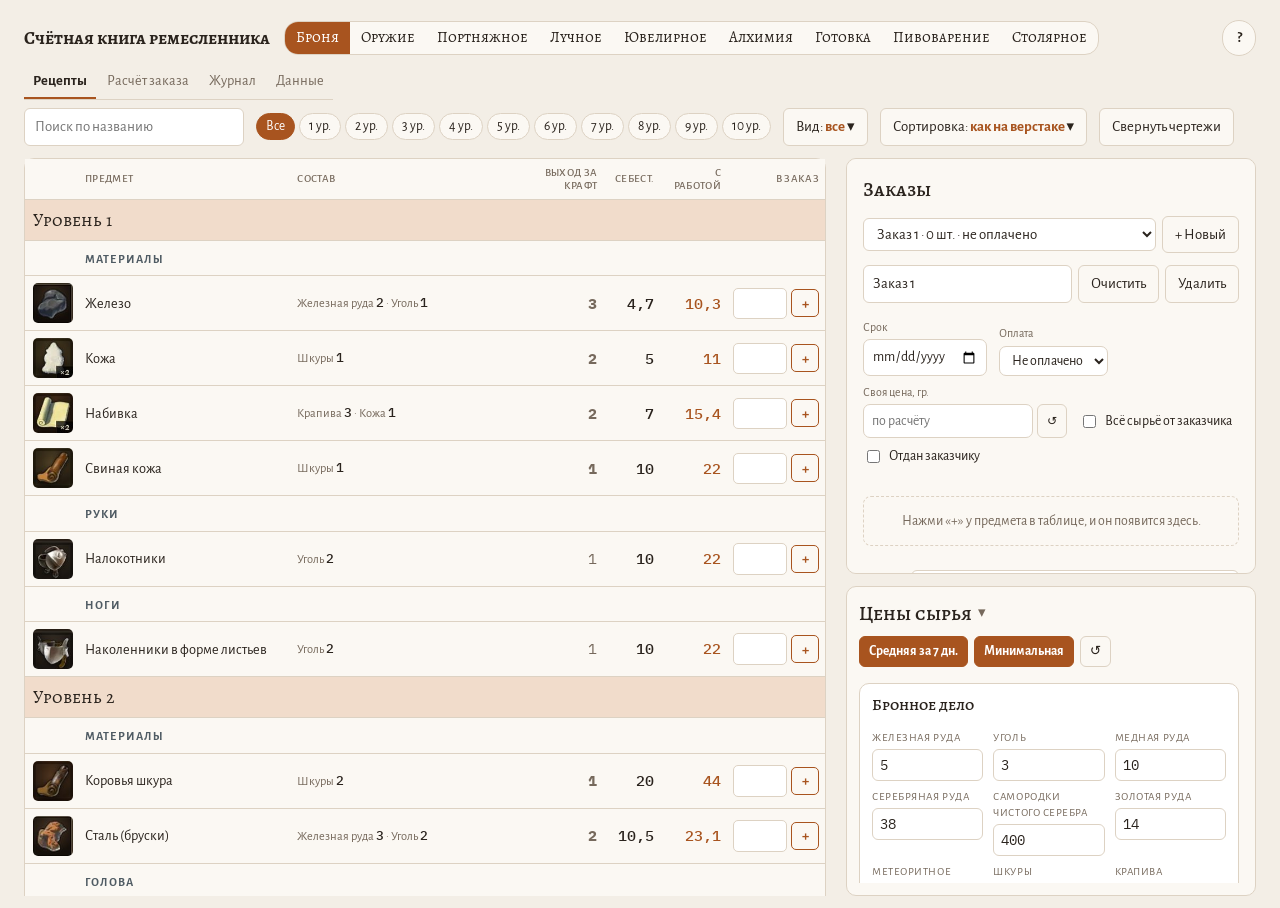
==== new/index.html @ 8f86373a "Пробный новый вид на /new/ Co-Authored-By: Claude Opus 5.5 <noreply@anthropic.com> Claude-Session: h" ====
<!doctype html>
<html lang="ru" translate="no" class="notranslate">
<head>
<meta charset="utf-8">
<meta name="google" content="notranslate">
<meta name="viewport" content="width=device-width,initial-scale=1">
<title>Счётная книга ремесленника (новый вид)</title>
<link rel="preconnect" href="https://fonts.googleapis.com">
<link rel="stylesheet" href="https://fonts.googleapis.com/css2?family=Alegreya+SC:wght@500;700&family=Alegreya+Sans:wght@400;500;700&family=IBM+Plex+Mono:wght@400;500&display=swap">
<link rel="stylesheet" href="style.css">
</head>
<body>
<header class="top">
  <div class="toprow">
    <h1>Счётная книга ремесленника</h1>
    <div class="seg" id="secs" role="group" aria-label="Ремесло"></div>
    <div class="dd help"><button class="btn ddb" type="button" aria-expanded="false" aria-label="Как пользоваться">?</button>
      <div class="ddp helpp" hidden>
        <p>Выбери ремесло и добавляй вещи в заказ кнопкой «+». Заказ справа, подробный расчёт сырья (что сделать заранее, что докупить, план крафта) во вкладке «Расчёт заказа».</p>
        <p>В одном заказе можно смешивать вещи разных ремёсел. Всё запоминается в этом браузере. Перенести на другой компьютер можно во вкладке «Данные».</p>
        <p>Цены сырья общие для всех ремёсел, в блоке цен показано сырьё открытого ремесла. Кнопки «Средняя за 7 дн.» и «Минимальная» подтягивают цены с аукциона KCDRP.</p>
        <p>Наведи на вещь, чтобы увидеть характеристики, действие или сытость.</p>
      </div>
    </div>
    <nav class="views" role="tablist" aria-label="Раздел книги">
      <button type="button" role="tab" data-view="book" aria-selected="true">Рецепты</button>
      <button type="button" role="tab" data-view="calc" aria-selected="false">Расчёт заказа</button>
      <button type="button" role="tab" data-view="journal" aria-selected="false">Журнал</button>
      <button type="button" role="tab" data-view="data" aria-selected="false">Данные</button>
    </nav>
  </div>
  <div class="toolrow" id="toolrow">
    <input class="search" id="q" type="search" placeholder="Поиск по названию" aria-label="Поиск предмета">
    <div class="tabs lvls" id="tabs" role="group" aria-label="Уровень"></div>
    <div class="dd" id="ddcats"><button class="btn ddb" type="button" aria-expanded="false">Вид: <b class="ddv">все</b> <span aria-hidden="true">▾</span></button>
      <div class="ddp" hidden><div class="cats" id="cats" role="group" aria-label="Раздел"></div></div></div>
    <div class="dd" id="ddsort"><button class="btn ddb" type="button" aria-expanded="false">Сортировка: <b class="ddv">как на верстаке</b> <span aria-hidden="true">▾</span></button>
      <div class="ddp" hidden><div class="tabs sortbar" id="dsort" role="group" aria-label="Сортировка по характеристикам"></div></div></div>
    <button class="btn" id="fold" type="button" aria-expanded="true" title="Свернуть или развернуть все чертежи">Свернуть чертежи</button>
  </div>
</header>

<main class="app">
  <div class="left" id="left">
    <section class="view" data-v="book" id="catbook">
      <div class="dtip" id="dtip" hidden></div>
      <div id="catbody">
      <div class="tablebox">
        <table class="book">
          <thead><tr><th></th><th class="name">Предмет</th><th class="l">Состав</th><th>Выход за крафт</th><th>Себест.</th><th>С работой</th><th>В заказ</th></tr></thead>
          <tbody id="tb"></tbody>
        </table>
      </div>
      <p class="note" id="footnote"></p>
      </div>
    </section>
    <section class="view" data-v="calc" hidden>
    <section class="panel" id="raschet" aria-labelledby="rh">
    <h2 id="rh">Расчёт сырья на заказ</h2>
    <p class="sub" id="rempty">Отбери вещи в заказ, и здесь появится разбивка.</p>
    <div class="bd" id="bd" hidden>
      <div style="min-width:0">
        <h3>1. Что сделать заранее</h3>
        <div class="tablebox"><table class="mini"><thead><tr><th class="l">Заготовка</th><th>Нужно</th><th>От заказчика</th><th>Со склада</th><th>Сделать</th><th class="l">Крафтов и из чего</th></tr></thead><tbody id="mid"></tbody></table></div>
        <p class="hint">Заготовки делают партиями (сталь по 2, железо по 3, крепёж по 5 и т.д.), поэтому иногда выходит больше, чем нужно. Излишек после «Заказ выполнен» уходит на склад.</p>
      </div>
      <div style="min-width:0">
        <h3>2. Сырьё: сколько нужно и сколько докупить</h3>
        <div class="tablebox"><table class="mini"><thead><tr><th class="l">Ресурс</th><th>Всего</th><th>От заказчика</th><th>Со склада</th><th>Докупить</th><th>Гроши</th></tr></thead><tbody id="raw"></tbody></table></div>
        <p class="hint">«Всего» — сколько сырья уйдёт на заказ, если делать всё с нуля. «Докупить» учитывает склад, в том числе готовые заготовки: если сталь уже лежит, руду на неё докупать не надо. Нажми на название ресурса, чтобы его не считать (например, добываешь сам): он уйдёт из «докупить» и из себестоимости.</p>
      </div>
      <div style="grid-column:1/-1;min-width:0">
        <div class="row"><h3 style="margin:0">3. План крафта <span class="hint" id="plannote"></span></h3><button class="btn" id="planreset" type="button">Снять все галочки</button></div>
        <ol class="plan" id="plan"></ol>
      </div>
    </div>
    <div class="obar" style="margin-top:14px"><button class="btn" id="odone" type="button" hidden>Заказ выполнен: списать со склада</button><button class="btn" id="oundo" type="button" hidden>Отменить выполнение</button><span class="hint" id="odonenote"></span></div>
    <div class="cbox">
      <div class="row"><h3 style="margin:0">Сырьё от заказчика: <span id="cname"></span></h3><button class="btn" id="callc" type="button">Всё сырьё от заказчика</button><button class="btn" id="cclear" type="button">Очистить сырьё заказчика</button></div>
      <p class="hint" style="margin:4px 0 10px">Впиши, сколько он принёс. Засчитывается по твоим ценам сырья, всё, что он принёс, даже излишек. В дело его сырьё идёт первым, потом склад, остальное докупаешь. Показаны ресурсы, которые нужны на этот заказ.</p>
      <div class="client" id="client"></div>
      <p id="csum" style="margin:10px 0 0;font-size:14px"></p>
    </div>
    <details style="margin-top:14px" open>
      <summary>Склад (общий для всех заказов)</summary>
      <p class="hint">Впиши, что у тебя уже лежит. Готовые заготовки (сталь, железо, гарды…) уменьшают число крафтов, а сырьё — сколько докупать.</p>
      <div class="stock" id="stock"></div>
      <div class="obar" style="margin-top:10px"><label class="hint"><input type="checkbox" id="sall"> Показать все ресурсы</label><button class="btn" id="sclear" type="button">Очистить склад</button></div>
    </details>
  </section>
    </section>
    <section class="view" data-v="journal" hidden>
    <section class="panel" aria-labelledby="jh">
    <div class="row"><h2 id="jh">Журнал продаж</h2><div class="seg" id="jper" role="group" aria-label="Период"><button type="button" data-p="week">Неделя</button><button type="button" data-p="month">Месяц</button><button type="button" data-p="all">Всё время</button></div></div>
    <div class="derived" id="jsum" style="margin-top:10px"></div>
    <p class="hint" id="jtop"></p>
    <div class="tablebox"><table class="mini"><thead><tr><th class="l">Дата</th><th class="l">Заказ</th><th class="l">Вещи</th><th>Сумма</th><th>За работу</th><th></th></tr></thead><tbody id="jlist"></tbody></table></div>
  </section>
    </section>
    <section class="view" data-v="data" hidden>
    <section class="panel" aria-labelledby="dh">
    <h2 id="dh">Данные</h2>
    <p class="sub">Сохрани всё (цены, склад, заказы) в файл, чтобы перенести на другой компьютер или в другую версию книги.</p>
    <div class="obar" style="margin-top:10px"><button class="btn" id="dsave" type="button">Сохранить в файл</button><label class="btn" for="dload">Загрузить из файла</label><input id="dload" type="file" accept=".json,application/json" style="position:absolute;width:1px;height:1px;opacity:0"><span class="hint" id="datanote"></span></div>
  </section>
    </section>
  </div>
  <aside class="right">
    <aside class="basket panel" id="zakaz" aria-labelledby="bh">
      <h2 id="bh">Заказы</h2>
      <div class="obar"><label class="sr" for="osel">Выбрать заказ</label><select id="osel"></select><button class="btn" id="onew" type="button">+ Новый</button></div>
      <div class="obar"><label class="sr" for="oname">Название заказа</label><input id="oname" type="text" maxlength="40" placeholder="Название, например: Ян, латы"><button class="btn" id="clearq" type="button">Очистить</button><button class="btn" id="odel" type="button">Удалить</button></div>
      <div class="ostat">
        <label>Срок<input id="odue" type="date"></label>
        <label>Оплата<select id="opay"><option value="no">Не оплачено</option><option value="pre">Предоплата</option><option value="yes">Оплачено</option></select></label>
        <label id="paidbox" hidden>Внесено, гр.<input id="opaid" type="number" min="0" step="1" inputmode="numeric" placeholder="0"></label>
        <label>Своя цена, гр.<span style="display:flex;gap:4px"><input id="omanual" type="number" min="0" step="1" inputmode="numeric" placeholder="по расчёту"><button class="btn" id="omreset" type="button" title="Вернуть цену по расчёту" style="padding:4px 9px">↺</button></span></label>
        <label class="chk"><input id="oallc" type="checkbox"> Всё сырьё от заказчика</label>
        <label class="chk"><input id="ogiven" type="checkbox"> Отдан заказчику</label>
      </div>
      <div id="tiles"></div><datalist id="varlist"></datalist>
      <div class="sum" id="bsum"></div>
      <div class="obar signrow"><label class="hint" for="sign">Подпись</label><input id="sign" type="text" maxlength="60" placeholder="Например: мастер-бронник, Кутна Гора"></div>
      <div class="obar"><button class="btn" id="copyc" type="button">Скопировать для заказчика</button><span class="hint" id="copynote"></span></div>
      <textarea id="copytxt" hidden readonly rows="7" aria-label="Текст для заказчика"></textarea>
      <button class="linkbtn" type="button" data-goview="calc">Подробный расчёт сырья →</button>
    </aside>
    <section class="panel pricep" id="pricep" aria-labelledby="ph">
      <div class="phead">
        <button class="ptog" id="ptog" type="button" aria-expanded="true"><h2 id="ph">Цены сырья</h2><span class="chev" aria-hidden="true">▾</span></button>
        <span class="pbtns"><button class="btn go mkfetch" data-col="1" type="button" title="Подтянуть с аукциона KCDRP: средняя цена реальных продаж за 7 дней">Средняя за 7 дн.</button><button class="btn go mkfetch" data-col="0" type="button" title="Подтянуть с аукциона KCDRP: самый дешёвый лот сейчас">Минимальная</button><button class="btn" id="reset" type="button" title="Вернуть цены по умолчанию">↺</button></span>
      </div>
      <div class="pbody" id="pbody">
      <p class="hint" style="margin:0 0 8px"><span id="mkfnote"></span> <span id="mknote"></span></p><select id="mkcol" hidden><option value="0">min</option><option value="1" selected>avg</option></select>
    <div class="pgrid" id="pgrid"></div>
    <div class="prices" id="pricesm" style="margin-top:10px"></div>
    <details class="more" id="mkcmp" style="margin-top:12px"><summary>Заготовки: крафтить или купить на аукционе</summary>
      <p class="hint" style="margin:6px 0">Впиши цену заготовки на аукционе (или подтяни кнопкой вверху), и видно, что выгоднее: сделать самому из сырья по твоим ценам или купить готовое. Цена за 1 шт.</p>
      <div class="tablebox"><table class="mini"><thead><tr><th class="l">Заготовка</th><th>Крафт, за 1 шт.</th><th>Аукцион, за 1 шт.</th><th class="l">Выгоднее</th></tr></thead><tbody id="mkrows"></tbody></table></div>
    </details>
        <div class="derived" id="derived"></div>
      </div>
    </section>
  </aside>
</main>

<div class="mbar"><div><span class="note">Заказ</span> <b class="num" id="mTot">0 гр.</b></div><a href="#zakaz">К заказу ↓</a></div>
<script src="../data.js"></script>
<script src="../app.js"></script>
<script src="layout.js"></script>
</body>
</html>
---- new/style.css ----
/* Layout: smith's ledger — prices on top; recipe book left, order basket pinned right; order breakdown (intermediates vs raw) below. */
:root{
  --bg:#f3eee6; --paper:#fbf8f3; --ink:#2a231d; --muted:#76695c; --line:#ddd2c3;
  --copper:#a8541f; --copper-soft:#f1dccb; --steel:#4f5b63; --good:#2f7a4b; --good-soft:#dcefe2;
  --warn:#9a3b1c; --field:#ffffff;
  --f-display:"Alegreya SC", Georgia, serif;
  --f-body:"Alegreya Sans", "Segoe UI", system-ui, sans-serif;
  --f-num:"IBM Plex Mono", ui-monospace, Menlo, monospace;
}
@media (prefers-color-scheme: dark){:root:not([data-theme="light"]){
  --bg:#1b1815; --paper:#24201c; --ink:#ece4d8; --muted:#a3968a; --line:#3a332c;
  --copper:#e08a4f; --copper-soft:#3e2a1d; --steel:#9fb0ba; --good:#6cc28f; --good-soft:#1f3328; --warn:#f08a64; --field:#2c2722; color-scheme:dark}}
:root[data-theme="dark"]{
  --bg:#1b1815; --paper:#24201c; --ink:#ece4d8; --muted:#a3968a; --line:#3a332c;
  --copper:#e08a4f; --copper-soft:#3e2a1d; --steel:#9fb0ba; --good:#6cc28f; --good-soft:#1f3328; --warn:#f08a64; --field:#2c2722; color-scheme:dark}
*{box-sizing:border-box}
body{background:var(--bg);color:var(--ink);font-family:var(--f-body);font-size:15px;line-height:1.45;
  padding-left:max(16px,env(safe-area-inset-left,0px));padding-right:max(16px,env(safe-area-inset-right,0px));padding-block:20px 90px}
.wrap{max-width:1880px;margin:0 auto;display:flex;flex-direction:column;gap:20px}
h1{font-family:var(--f-display);font-weight:700;font-size:clamp(26px,4vw,36px);margin:0;text-wrap:balance}
h2{font-family:var(--f-display);font-weight:500;font-size:20px;margin:0}
h3{font-family:var(--f-display);font-weight:500;font-size:17px;margin:0 0 8px}
.sub{color:var(--muted);margin:4px 0 0;max-width:70ch}
.num{font-family:var(--f-num);font-variant-numeric:tabular-nums}
.panel{background:var(--paper);border:1px solid var(--line);border-radius:10px;padding:16px;min-width:0}
.prices{display:grid;grid-template-columns:repeat(auto-fill,minmax(140px,1fr));gap:10px 14px;margin-top:12px}
.pf label{display:block;font-size:12px;color:var(--muted);text-transform:uppercase;letter-spacing:.05em;margin-bottom:3px}
.pf input,.pf select{width:100%;font:inherit;font-family:var(--f-num);font-size:16px;padding:7px 9px;border:1px solid var(--line);border-radius:6px;background:var(--field);color:var(--ink)}
input:focus,select:focus,button:focus-visible{outline:2px solid var(--copper);outline-offset:1px}
.derived{display:flex;flex-wrap:wrap;gap:8px 18px;margin-top:12px;padding-top:12px;border-top:1px dashed var(--line);color:var(--muted);font-size:14px}
.derived b{color:var(--ink);font-family:var(--f-num);font-weight:500}
.row{display:flex;flex-wrap:wrap;gap:10px;align-items:center;justify-content:space-between}
.tabs{display:flex;flex-wrap:wrap;gap:6px}
.tab{font:inherit;font-family:var(--f-display);font-size:16px;padding:5px 13px;border:1px solid var(--line);background:var(--paper);color:var(--ink);border-radius:999px;cursor:pointer}
.tab[aria-pressed="true"]{background:var(--copper);border-color:var(--copper);color:#fff}
.btn{font:inherit;padding:7px 12px;border:1px solid var(--line);background:var(--paper);color:var(--ink);border-radius:6px;cursor:pointer}
.btn:hover{border-color:var(--copper)}
.search{font:inherit;padding:7px 10px;border:1px solid var(--line);border-radius:6px;background:var(--field);color:var(--ink);min-width:0;width:220px;max-width:100%}
.layout{display:grid;grid-template-columns:minmax(0,1fr) 440px;gap:20px;align-items:start}
@media (max-width:1250px){.layout{grid-template-columns:minmax(0,1fr)}}
.tablebox{overflow-x:auto;background:var(--paper);border:1px solid var(--line);border-radius:10px}
table{border-collapse:collapse;width:100%}
.book{width:100%}
@media (max-width:820px){.book{min-width:820px}}
th,td{padding:7px 6px;border-bottom:1px solid var(--line);text-align:right;vertical-align:middle}
th{font-size:12px;text-transform:uppercase;letter-spacing:.05em;color:var(--muted);font-weight:500;background:var(--paper)}
td.name,th.name,td.l,th.l{text-align:left}
td.name{min-width:170px}
.book td:first-child{width:52px;padding-left:8px}
.book th{font-size:11px;letter-spacing:.03em;line-height:1.2}
tr.lvl td{background:var(--copper-soft);font-family:var(--f-display);font-size:18px;text-align:left}
tr.cat td{text-align:left;font-size:12px;text-transform:uppercase;letter-spacing:.08em;color:var(--steel);padding-top:10px;font-weight:700}
tr.best td{background:var(--good-soft)}
tr.picked td.name{box-shadow:inset 3px 0 0 var(--copper)}
.ic{width:40px;height:40px;min-width:40px;max-width:none;flex:none;border-radius:5px;display:block;object-fit:cover;background:var(--line)}
.ic.none{display:flex;align-items:center;justify-content:center;color:var(--muted);font-family:var(--f-display);font-size:14px}
.en{font-weight:700}.ru{color:var(--muted);font-size:13px}
.res{color:var(--muted)} .res.z{color:var(--line)}
.cost{font-weight:500} .sell{color:var(--copper);font-weight:500}
.tag{display:inline-block;font-size:11px;padding:1px 7px;border-radius:999px;background:var(--good);color:#fff;margin-left:6px;vertical-align:1px}
.qcell{display:flex;gap:4px;align-items:center;justify-content:flex-end}
.qty{width:54px;font:inherit;font-family:var(--f-num);padding:4px 6px;border:1px solid var(--line);border-radius:5px;background:var(--field);color:var(--ink);text-align:right}
.add{font:inherit;width:28px;height:28px;border:1px solid var(--copper);background:transparent;color:var(--copper);border-radius:5px;cursor:pointer;font-weight:700;line-height:1}
.add:hover{background:var(--copper);color:#fff}
/* basket */
.basket{position:static;display:flex;flex-direction:column;gap:12px}
@media (max-width:1250px){.basket{position:static;max-height:none}}
.tiles{display:grid;grid-template-columns:repeat(auto-fill,minmax(88px,1fr));gap:8px}
.tile{position:relative;border:1px solid var(--line);border-radius:8px;padding:6px;background:var(--field);display:flex;flex-direction:column;align-items:center;gap:4px;min-width:0}
.tile .ic{width:56px;height:56px;min-width:56px}
.tile .tn{font-size:11px;line-height:1.2;text-align:center;color:var(--muted);overflow:hidden;display:-webkit-box;-webkit-line-clamp:2;-webkit-box-orient:vertical;min-height:2.4em}
.tile .badge{position:absolute;top:4px;right:4px;background:var(--copper);color:#fff;font-family:var(--f-num);font-size:12px;border-radius:999px;padding:0 6px;min-width:20px;text-align:center}
.tile .lv{position:absolute;top:4px;left:4px;font-size:10px;color:var(--muted);font-family:var(--f-num)}
.tile .ctl{display:flex;gap:3px}
.tile .ctl button{font:inherit;width:24px;height:22px;border:1px solid var(--line);background:var(--paper);color:var(--ink);border-radius:4px;cursor:pointer;font-size:13px;line-height:1;padding:0}
.tile .ctl button:hover{border-color:var(--copper)}
.empty{color:var(--muted);font-size:14px;border:1px dashed var(--line);border-radius:8px;padding:14px;text-align:center}
.sum{display:grid;grid-template-columns:1fr auto;gap:4px 10px;font-size:14px}
.sum .k{color:var(--muted)} .sum .v{font-family:var(--f-num);text-align:right}
.sum .big{font-size:18px;font-weight:500;color:var(--ink)}
/* breakdown */
.bd{display:grid;grid-template-columns:minmax(0,1fr) minmax(0,1.6fr);gap:16px}
@media (max-width:900px){.bd{grid-template-columns:minmax(0,1fr)}}
.mini{min-width:420px}
.mini td,.mini th{padding:5px 7px}
.hint{font-size:12px;color:var(--muted)}
.buy{color:var(--warn);font-weight:500}
.ok{color:var(--good)}
.stock{display:grid;grid-template-columns:repeat(auto-fill,minmax(118px,1fr));gap:8px 10px}
.stock .pf input{font-size:14px;padding:5px 7px}
details>summary{cursor:pointer;font-family:var(--f-display);font-size:17px}
.xpctl{display:flex;flex-wrap:wrap;gap:12px;align-items:end;margin-top:10px}
.xpctl .pf{width:170px}
.xplist{display:flex;flex-direction:column;gap:6px;margin-top:10px}
.xpi{display:grid;grid-template-columns:40px minmax(0,1fr) auto;gap:10px;align-items:center;padding:8px;border:1px solid var(--line);border-radius:8px}
.xpi.first{border-color:var(--good);background:var(--good-soft)}
.facts{display:flex;flex-wrap:wrap;gap:4px 14px;font-size:13px;color:var(--muted)}
.facts b{color:var(--ink);font-family:var(--f-num);font-weight:500}
.note{font-size:13px;color:var(--muted)}
.mbar{display:none}
#copytxt{width:100%;font:inherit;font-size:13px;padding:8px;border:1px solid var(--line);border-radius:6px;background:var(--field);color:var(--ink);resize:vertical}
.plan{margin:8px 0 0;padding-left:22px;display:flex;flex-direction:column;gap:4px}
.plan label{cursor:pointer}
.plan li.ok-step{color:var(--muted);text-decoration:line-through}
.shotbox{margin-top:14px;padding-top:12px;border-top:1px dashed var(--line)}
.drop{display:flex;gap:10px;align-items:center;flex-wrap:wrap;border:2px dashed var(--line);border-radius:8px;padding:12px}
.drop.over{border-color:var(--copper);background:var(--copper-soft)}
.btn.go{background:var(--copper);border-color:var(--copper);color:#fff;font-weight:700}
.btn.go:disabled{opacity:.45;cursor:default}
.rtog{font:inherit;background:none;border:0;padding:0;color:var(--ink);cursor:pointer;text-align:left;text-decoration:underline dotted;text-underline-offset:3px}
.rtog:hover{color:var(--copper)}
tr.offrow td{color:var(--muted)} tr.offrow .rtog{text-decoration:line-through;color:var(--muted)}
.obar{display:flex;gap:6px;align-items:center;flex-wrap:wrap}
.obar select,.obar input{flex:1 1 140px;min-width:0;font:inherit;padding:7px 9px;border:1px solid var(--line);border-radius:6px;background:var(--field);color:var(--ink)}
.btn[data-armed]{border-color:var(--warn);color:var(--warn)}
.cbox{margin-top:16px;padding-top:14px;border-top:1px dashed var(--line)}
.client{display:grid;grid-template-columns:repeat(auto-fill,minmax(230px,1fr));gap:6px 14px}
.cres{display:grid;grid-template-columns:minmax(0,1fr) 64px 72px;gap:6px;align-items:center}
.cres .cl{font-size:13px;color:var(--muted)}
.cres input{width:100%;font:inherit;font-family:var(--f-num);font-size:14px;padding:5px 6px;border:1px solid var(--line);border-radius:5px;background:var(--field);color:var(--ink);text-align:right}
.cres .cp{font-size:13px;color:var(--muted);text-align:right;white-space:nowrap}
.sr{position:absolute;width:1px;height:1px;overflow:hidden;clip:rect(0 0 0 0);white-space:nowrap}
@media (max-width:1250px){
  .mbar{display:flex;position:fixed;left:0;right:0;bottom:0;z-index:5;gap:12px;align-items:center;justify-content:space-between;background:var(--paper);border-top:2px solid var(--copper);
    padding:10px max(16px,env(safe-area-inset-right,0px)) calc(10px + env(safe-area-inset-bottom,0px)) max(16px,env(safe-area-inset-left,0px))}
  .mbar a{color:var(--copper);font-weight:700}
}
@media (max-width:520px){.xpi{grid-template-columns:40px minmax(0,1fr)} .xpi .facts.r{grid-column:1/-1}}
@media (prefers-reduced-motion:reduce){*{transition:none!important}}
.sortbar{margin-top:8px;align-items:center}
.sortlbl{color:var(--muted);font-size:14px;margin-right:2px}
tr[data-tip]{cursor:default}
.dtip{position:fixed;z-index:50;width:250px;pointer-events:none;background:var(--paper);border:1px solid var(--line);border-radius:8px;padding:10px 12px;box-shadow:0 6px 20px rgba(0,0,0,.25);font-size:14px}
.dt-n{font-family:var(--f-display);font-size:17px;line-height:1.2}
.dt-s{color:var(--muted);font-size:12.5px;margin-bottom:6px}
.dt-h{font-size:11.5px;text-transform:uppercase;letter-spacing:.06em;color:var(--copper);margin:4px 0 3px}
.dt-r{display:grid;grid-template-columns:78px 36px 1fr;align-items:center;gap:6px;margin:2px 0}
.dt-r b{font-family:var(--f-num);font-weight:500;text-align:right}
.dt-r i{display:block;height:6px;background:var(--line);border-radius:3px;overflow:hidden}
.dt-r u{display:block;height:100%;background:var(--copper)}
.dt-w{margin-top:6px;padding-top:6px;border-top:1px dashed var(--line);color:var(--muted)}
.dt-w b{color:var(--ink);font-family:var(--f-num);font-weight:500}
.dt-f,.dt-none{color:var(--muted);font-size:12px;margin-top:4px}

/* --- разметка заказа, сортировка, подсказки --- */
.seg{display:inline-flex;flex-wrap:wrap;border:1px solid var(--line);border-radius:14px;overflow:hidden;background:var(--paper)}
.seg button{font:inherit;font-family:var(--f-display);font-size:16px;padding:6px 13px;border:0;background:transparent;color:var(--ink);cursor:pointer}
.seg button[aria-pressed="true"]{background:var(--copper);color:#fff}
.cats{display:flex;flex-wrap:wrap;gap:6px}
.cats .tab{font-size:14px;padding:3px 11px}
td.comp{text-align:left;font-size:12.5px;line-height:1.45;color:var(--muted);min-width:200px;max-width:340px}
td.comp b{color:var(--ink);font-weight:500;font-family:var(--f-num)}
.warn{color:var(--copper)}
.flag{font-size:11px;color:var(--copper)}
details.more summary{cursor:pointer;color:var(--muted);font-size:14px;margin-top:8px}
.signrow input{min-width:0;flex:1}
[hidden]{display:none!important}
.pgrid{display:grid;grid-template-columns:repeat(auto-fit,minmax(320px,1fr));gap:14px 22px;margin-top:8px}
.pgrid>div{min-width:0;border:1px solid var(--line);border-radius:10px;padding:10px 12px;background:var(--field)}
.ph3{margin:0 0 8px;font-size:16px}
.mkin{width:90px;font:inherit;font-size:13px;padding:4px 6px;border:1px solid var(--line);border-radius:6px;background:var(--field);color:var(--ink);text-align:right}
.rtag{font-size:11px;color:var(--muted)}
.ostat{display:flex;flex-wrap:wrap;gap:8px 12px;align-items:flex-end;margin:4px 0 10px}
.ostat label{display:flex;flex-direction:column;gap:3px;font-size:12px;color:var(--muted);min-width:0}
.ostat input,.ostat select{font:inherit;font-size:14px;padding:6px 8px;border:1px solid var(--line);border-radius:7px;background:var(--field);color:var(--ink);min-width:0;max-width:170px}
.ostat label.chk{flex-direction:row;align-items:center;gap:6px;font-size:14px;color:var(--ink);padding-bottom:7px}
.ostat label.chk input{width:auto}
.ostat label[hidden]{display:none}
.tile .var{width:100%;min-width:0;font:inherit;font-size:11px;padding:3px 5px;border:1px solid var(--line);border-radius:5px;background:var(--paper);color:var(--ink);text-align:center}
#jper button{font-size:14px;padding:4px 12px}
.jdel{padding:2px 8px;font-size:13px}
.jnote{display:block;width:100%;margin-top:4px;font:inherit;font-size:12.5px;padding:3px 6px;border:1px dashed var(--line);border-radius:5px;background:transparent;color:var(--ink)}
.jnote:focus{border-style:solid;background:var(--field)}
.dt-fx{font-size:13.5px;line-height:1.4;margin:2px 0 2px}
.dtip:has(.dt-fx){width:320px}

/* ===== Раскладка «одним экраном» (ноябрь): шапка с фильтрами, рецепты слева, заказ и цены справа ===== */
body{padding-block:12px 90px}
.top{display:flex;flex-direction:column;gap:8px;max-width:1880px;margin:0 auto 12px}
.toprow,.toolrow{display:flex;flex-wrap:wrap;gap:8px 12px;align-items:center}
.top h1{font-size:18px;white-space:nowrap;margin-right:2px}
.top .seg button{font-size:15px;padding:5px 11px}
.views{display:inline-flex;gap:2px;margin-left:auto;border-bottom:1px solid var(--line)}
.views button{font:inherit;font-size:14.5px;padding:6px 9px;border:0;border-bottom:2px solid transparent;background:none;color:var(--muted);cursor:pointer}
.views button[aria-selected="true"]{color:var(--ink);border-bottom-color:var(--copper);font-weight:700}
.views button:hover{color:var(--ink)}
.lvls{gap:4px}
.lvls .tab{font-family:var(--f-body);font-size:13.5px;padding:3px 9px}
.dd{position:relative}
.ddb b{font-weight:700;color:var(--copper)}
.ddb[aria-expanded="true"]{border-color:var(--copper)}
.ddp{position:absolute;z-index:40;top:calc(100% + 6px);left:0;min-width:240px;max-width:min(560px,90vw);background:var(--paper);border:1px solid var(--line);border-radius:10px;padding:10px;box-shadow:0 8px 24px rgba(0,0,0,.18)}
.ddp .cats,.ddp .sortbar{margin:0}
.ddp .sortbar{flex-direction:column;align-items:stretch}
.ddp .sortbar .tab{text-align:left;border-radius:6px}
.ddp .sortlbl{font-size:12px}
.help .ddb{width:34px;padding:6px 0;font-weight:700;border-radius:999px}
.help .ddp{left:auto;right:0;width:380px;font-size:14px}
.help .ddp p{margin:0 0 8px}.help .ddp p:last-child{margin:0}
.app{max-width:1880px;margin:0 auto;display:grid;grid-template-columns:minmax(0,1fr) 410px;gap:16px;align-items:start}
.left{min-width:0}
.right{display:flex;flex-direction:column;gap:12px;min-width:0}
.view>.panel{margin:0}
.view[data-v="calc"]>.panel,.view[data-v="journal"]>.panel{min-height:200px}
.linkbtn{font:inherit;font-size:13px;color:var(--copper);background:none;border:0;padding:0;cursor:pointer;text-align:left}
.linkbtn:hover{text-decoration:underline}
.pricep{display:flex;flex-direction:column;gap:8px;padding:12px}
.phead{display:flex;gap:8px;align-items:center;justify-content:space-between;flex-wrap:wrap}
.ptog{display:flex;gap:6px;align-items:center;font:inherit;background:none;border:0;padding:0;color:var(--ink);cursor:pointer}
.ptog .chev{color:var(--muted);transition:transform .15s}
.ptog[aria-expanded="false"] .chev{transform:rotate(-90deg)}
.pbtns{display:flex;gap:6px}
.pbtns .btn{padding:5px 9px;font-size:13.5px}
.pricep .pgrid{grid-template-columns:minmax(0,1fr);gap:10px}
.pricep .prices{grid-template-columns:repeat(auto-fill,minmax(110px,1fr));gap:8px 10px}
.pricep .pf input{font-size:14px;padding:5px 7px}
.pricep .pf label{font-size:11px}
.pricep .derived{font-size:13px}
#basketgap{display:none}
/* тонкие, но видимые полосы прокрутки */
.left,.right,.basket,.pbody,.ddp{scrollbar-width:thin;scrollbar-color:var(--line) transparent}
.left::-webkit-scrollbar,.basket::-webkit-scrollbar,.pbody::-webkit-scrollbar{width:8px}
.left::-webkit-scrollbar-thumb,.basket::-webkit-scrollbar-thumb,.pbody::-webkit-scrollbar-thumb{background:var(--line);border-radius:4px}

/* большой экран: всё в одно окно, прокручиваются только рецепты и колонки справа */
@media (min-width:1100px) and (min-height:620px){
  html,body{height:100%;overflow:hidden}
  body{display:flex;flex-direction:column;overflow:hidden;padding-bottom:12px}
  .top{width:100%}
  .app{flex:1 1 auto;min-height:0;width:100%;align-items:stretch}
  .left{overflow-y:auto;min-height:0;padding-right:4px}
  .left .tablebox{overflow:visible}
  .book thead th{position:sticky;top:0;z-index:2;box-shadow:0 1px 0 var(--line)}
  .right{min-height:0;overflow:hidden}
  .basket{flex:1 1 auto;min-height:160px;overflow-y:auto}
  .pricep{flex:0 1 auto;max-height:42%;min-height:0}
  .pricep.closed{flex:0 0 auto}
  .pbody{overflow-y:auto;min-height:0;padding-right:4px}
  .mbar{display:none!important}
}
@media (max-width:1099px){
  .app{grid-template-columns:minmax(0,1fr)}
  .views{margin-left:0}
  .top h1{font-size:20px}
}

.view[data-v="calc"] .bd{grid-template-columns:minmax(0,1fr)}
.help{margin-left:auto}
.help+.views{margin-left:0}
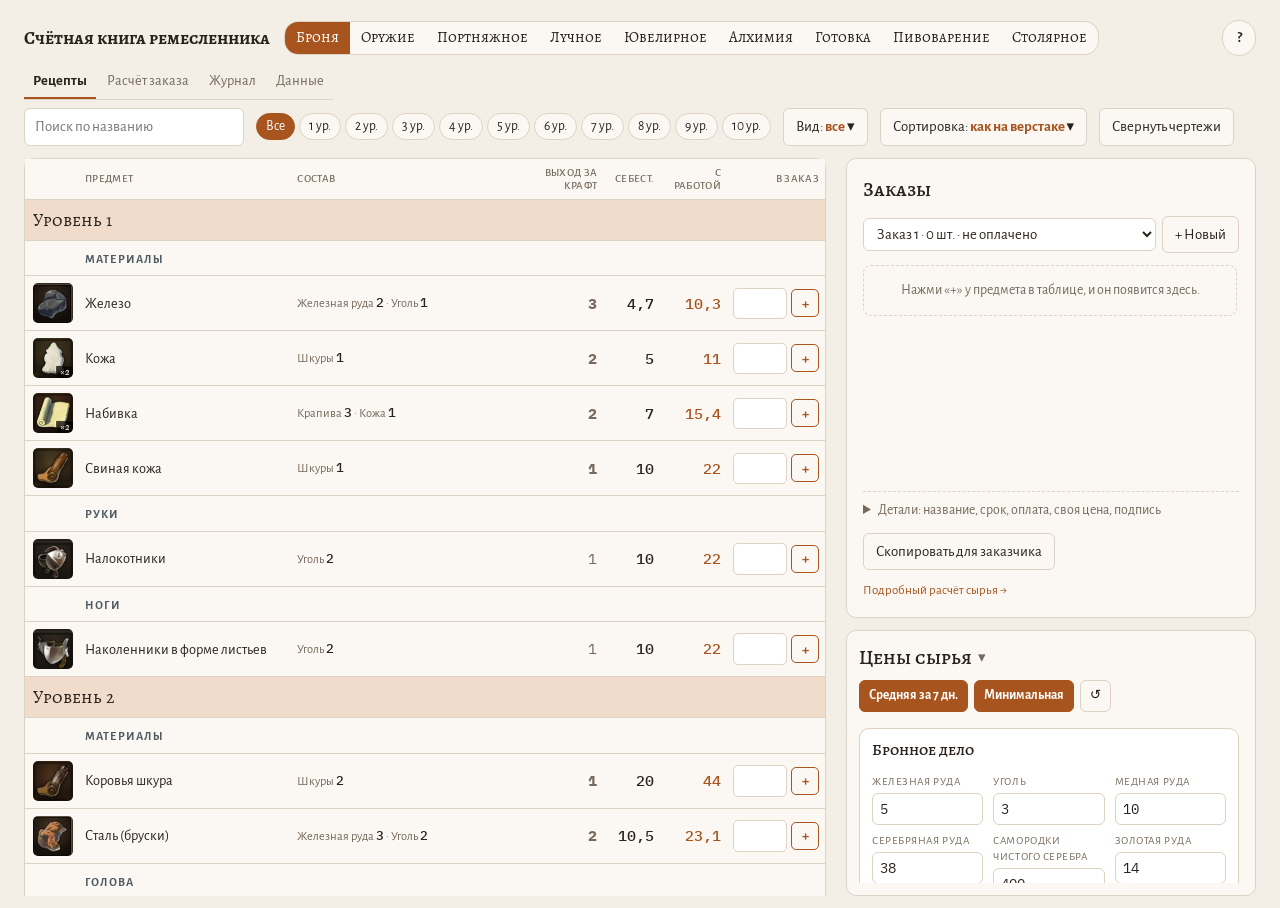
==== commit 83c78513: "Новый вид: заказ компактнее, вещи заказа прокручиваются отдельно, итог всегда виден Co-Authored-By: " ====
--- a/new/index.html
+++ b/new/index.html
@@ -109,6 +109,9 @@
     <aside class="basket panel" id="zakaz" aria-labelledby="bh">
       <h2 id="bh">Заказы</h2>
       <div class="obar"><label class="sr" for="osel">Выбрать заказ</label><select id="osel"></select><button class="btn" id="onew" type="button">+ Новый</button></div>
+      <div id="tiles"></div><datalist id="varlist"></datalist>
+      <div class="sum" id="bsum"></div>
+      <details class="omore" id="omore"><summary>Детали: название, срок, оплата, своя цена, подпись</summary>
       <div class="obar"><label class="sr" for="oname">Название заказа</label><input id="oname" type="text" maxlength="40" placeholder="Название, например: Ян, латы"><button class="btn" id="clearq" type="button">Очистить</button><button class="btn" id="odel" type="button">Удалить</button></div>
       <div class="ostat">
         <label>Срок<input id="odue" type="date"></label>
@@ -118,9 +121,8 @@
         <label class="chk"><input id="oallc" type="checkbox"> Всё сырьё от заказчика</label>
         <label class="chk"><input id="ogiven" type="checkbox"> Отдан заказчику</label>
       </div>
-      <div id="tiles"></div><datalist id="varlist"></datalist>
-      <div class="sum" id="bsum"></div>
       <div class="obar signrow"><label class="hint" for="sign">Подпись</label><input id="sign" type="text" maxlength="60" placeholder="Например: мастер-бронник, Кутна Гора"></div>
+      </details>
       <div class="obar"><button class="btn" id="copyc" type="button">Скопировать для заказчика</button><span class="hint" id="copynote"></span></div>
       <textarea id="copytxt" hidden readonly rows="7" aria-label="Текст для заказчика"></textarea>
       <button class="linkbtn" type="button" data-goview="calc">Подробный расчёт сырья →</button>
--- a/new/style.css
+++ b/new/style.css
@@ -233,7 +233,7 @@
   .book thead th{position:sticky;top:0;z-index:2;box-shadow:0 1px 0 var(--line)}
   .right{min-height:0;overflow:hidden}
   .basket{flex:1 1 auto;min-height:160px;overflow-y:auto}
-  .pricep{flex:0 1 auto;max-height:42%;min-height:0}
+  .pricep{flex:0 1 auto;max-height:36%;min-height:0}
   .pricep.closed{flex:0 0 auto}
   .pbody{overflow-y:auto;min-height:0;padding-right:4px}
   .mbar{display:none!important}
@@ -247,3 +247,11 @@
 .view[data-v="calc"] .bd{grid-template-columns:minmax(0,1fr)}
 .help{margin-left:auto}
 .help+.views{margin-left:0}
+
+.omore{border-top:1px dashed var(--line);padding-top:8px}
+.omore summary{font-family:var(--f-body);font-size:14px;color:var(--muted)}
+.omore[open] summary{margin-bottom:8px}
+.omore .obar{margin-bottom:8px}
+@media (min-width:1100px) and (min-height:620px){
+  #tiles{flex:1 1 auto;min-height:150px;overflow-y:auto;scrollbar-width:thin;scrollbar-color:var(--line) transparent;padding-right:2px}
+}
